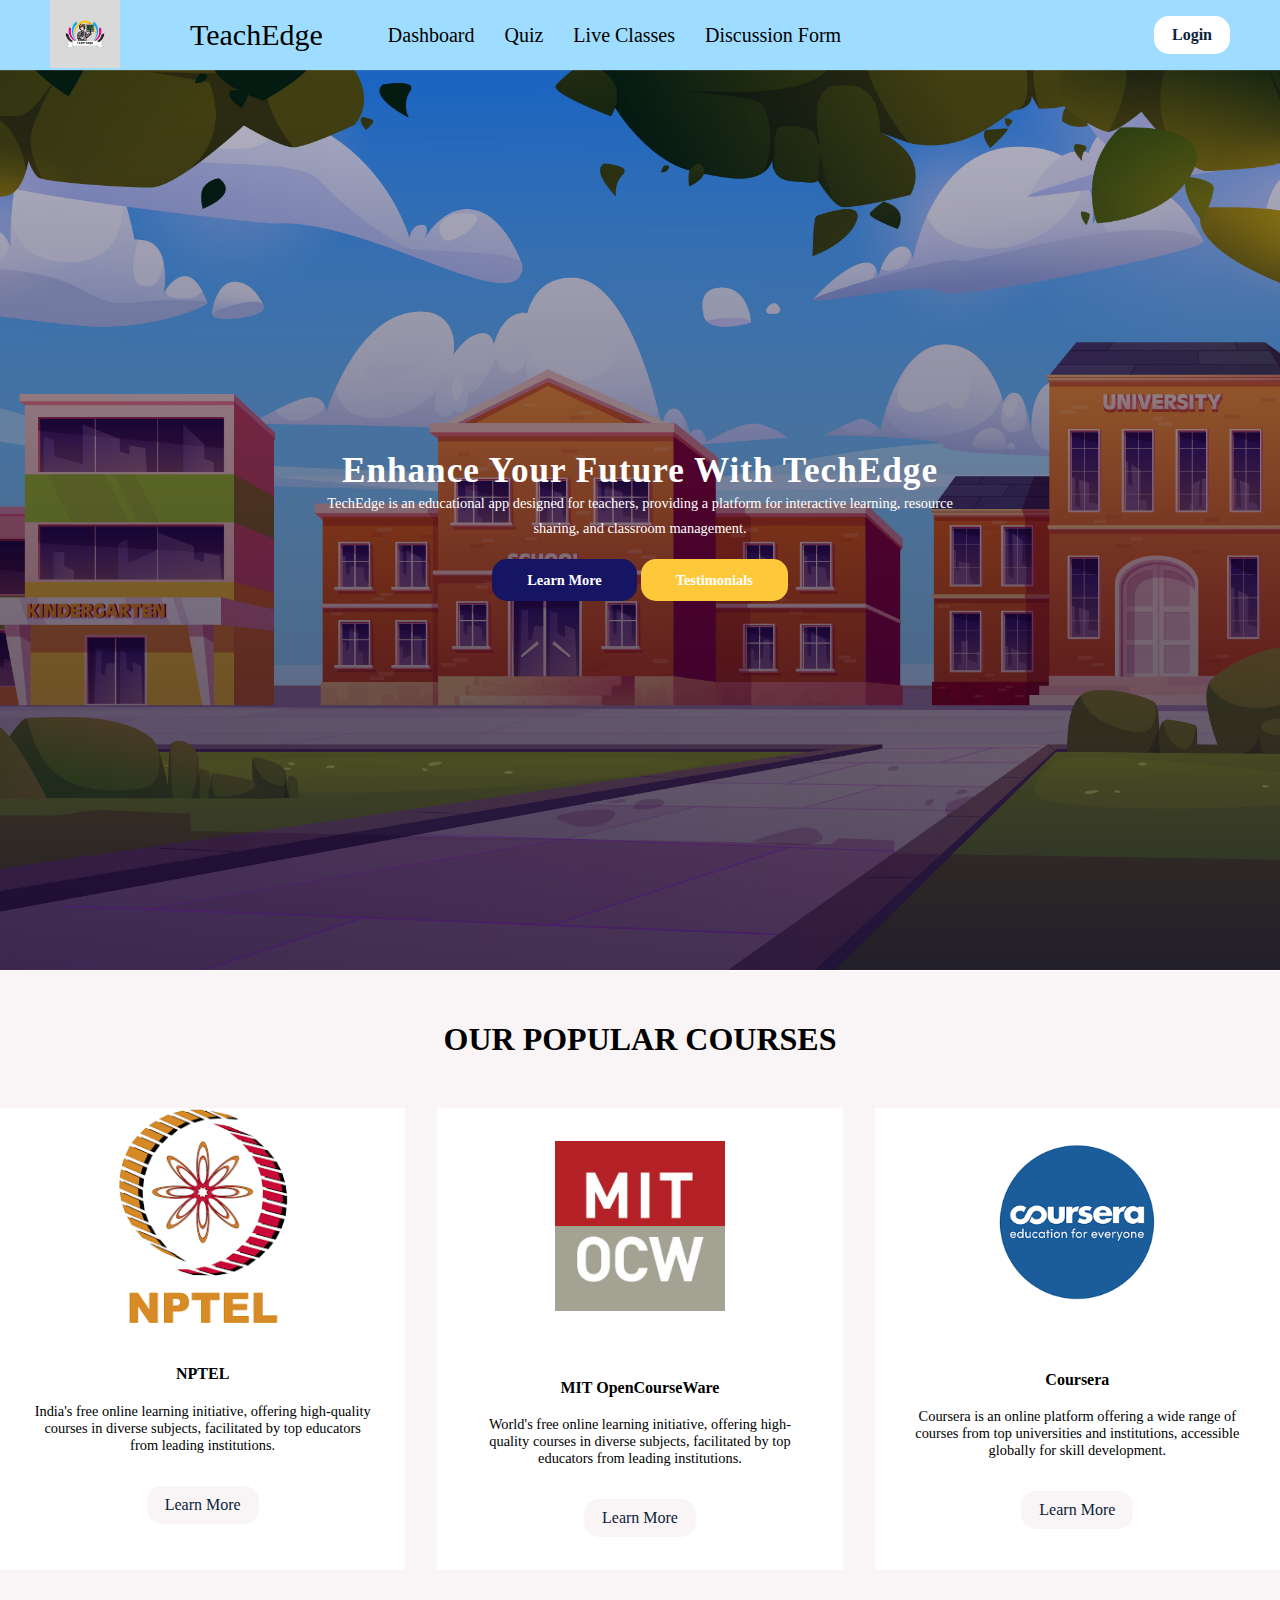
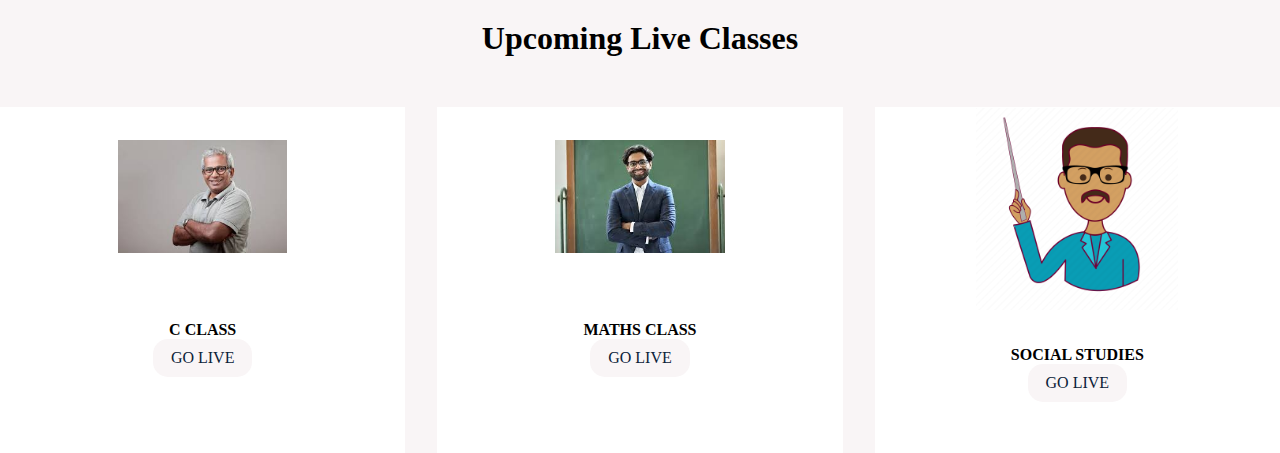
==== main/index.html @ 98e0a35c "add all files" ====
<!DOCTYPE html>
<html lang="en">
<head>
    <meta charset="UTF-8">
    <meta http-equiv="X-UA-Compatible" content="IE=edge">
    <meta name="viewport" content="width=device-width, initial-scale=1.0">
    <title>Responsive Navbar using HTML, CSS and Javascript</title>
    <link rel="stylesheet" href="style.css">
</head>
<body>
    <header>
        <div class="header-left">
            <div class="logo">
                <img src="img/WhatsApp Image 2023-09-26 at 12.54.00 AM.jpeg" alt="">
                
            </div>
            <div class="logo1">
              <a href="" class="Logo">TeachEdge</a>
              
          </div>

            <nav>
                <ul>
                    <li>
                        <a href="#Home" class="active">Dashboard</a>
                    </li>
                    <li>
                        <a href="#quiz">Quiz</a>
                    </li>
                    <li>
                        <a href="#live">Live Classes</a>
                    </li>
                    <li>
                        <a href="#discuss">Discussion Form</a>
                    </li>
                    
                </ul>
                <div class="login-signup">
                    <a href="">Login</a> 
                </div>
            </nav>
        </div>
        <div class="header-right">
            <div class="login-signup">
                <a href="">Login</a> 
            </div>
            <div class="hamburger">
                <div></div>
                <div></div>
                <div></div>
            </div>
        </div>
    </header>
    <!-- header end -->
    <!-- home  -->


    <section id="home" >
      <h2>Enhance Your Future With TechEdge</h2>
      <p>TechEdge is an educational app designed for teachers, providing a platform for interactive learning, resource sharing, and classroom management.</P>
       <div class="btn">
        <a href="#" class="blue">Learn More</a>
        <a href="#" class="yellow">Testimonials</a>
    </section>
    <!-- COURSES -->
    <section id="courses">
      <h2>OUR POPULAR COURSES</h2>
      <div class="container courses_container">
        <article class="course">
          <div class="course_img1">
            
            <img src="img/nptel.png" alt="" class="coursear">
          </div>
            <div class="course_info">
            <h4>NPTEL</h4>
            <p>India's free online learning initiative, offering high-quality courses in diverse subjects, facilitated by top educators from leading institutions.</p>
            <a href="https://nptel.ac.in/" class="btn btn-primary">Learn More</a>
          </div>
        </article>
        <article class="course">
          <div class="course_img">
            
            <img src="img/mit.jpg" alt="">
          </div>
          <div class="course_info">
            <h4>MIT OpenCourseWare</h4>
            <p>World's free online learning initiative, offering high-quality courses in diverse subjects, facilitated by top educators from leading institutions.</p>
            <a href="https://ocw.mit.edu/" class="btn btn-primary">Learn More</a>
          </div>
        </article>
        <article class="course">
          <div class="course_img">
            <img src="img/cs.png" alt="">
          </div>
          <div class="course_info">
            <h4>Coursera</h4>
            <p>Coursera is an online platform offering a wide range of courses from top universities and institutions, accessible globally for skill development.</p>
            <a href="https://www.coursera.org/" class="btn btn-primary">Learn More</a>
          </div>
        </article>

      </div>
    </section>

    <!-- live classes -->
    <section id="live">
      <h2>Upcoming Live Classes</h2>
      <div class="container courses_container">
        <article class="course">
          <div class="course_img">
            
            <img src="img/1.jpeg" alt="">
          </div>
            <div class="course_info">
            <h4>C CLASS</h4>
            <!-- <p>India's free online learning initiative, offering high-quality courses in diverse subjects, facilitated by top educators from leading institutions.</p> -->
            <a href="https://meet.google.com/" class="btn btn-primary2">GO LIVE</a>
          </div>
        </article>
        <article class="course">
          <div class="course_img">
            
            <img src="img/2.jpeg" alt="">
          </div>
          <div class="course_info">
            <h4>MATHS CLASS</h4>
            <!-- <p>World's free online learning initiative, offering high-quality courses in diverse subjects, facilitated by top educators from leading institutions.</p> -->
            <a href="https://meet.google.com/" class="btn btn-primary2">GO LIVE</a>
          </div>
        </article>
        <article class="course">
          <div class="course_img2">
            <img src="img/1800078.png" alt="">
          </div>
          <div class="course_info">
            <h4>SOCIAL STUDIES</h4>
            <!-- <p>Coursera is an online platform offering a wide range of courses from top universities and institutions, accessible globally for skill development.</p> -->
            <a href="https://meet.google.com/" class="btn btn-primary2">GO LIVE</a>
          </div>
        </article>

      </div>
    </section>


  <script src="app.js"></script>
</body>
</html>
---- main/style.css ----
* {
    padding: 0;
    margin: 0;
    box-sizing: border-box;
    text-decoration: none;
    list-style: none;
    font-family: "ubuntu";
  }
  .Logo
  {
    color: black;
    font-size: 30px;
  }
  
    
  
  img {
    width: 50%;
  }
  header {
    height: 70px;
    display: flex;
    align-items: center;
    justify-content: space-between;
    padding: 0 50px;
    background: #9EDDFF;
  }
  header .header-left {
    display: flex;
    align-items: center;
  }
  header .header-left .logo {
    width: 140px;
  }
  header .header-left nav {
    margin-left: 50px;
  }
  header .header-left nav ul {
    display: flex;
  }
  nav ul li a {
    display: block;
    color: black;
    font-size: 20px;
    padding: 5px 15px;
    transition: 0.2s;
  }
  nav ul li a:hover,
  nav ul li a.active {
    color:black;
  }
  nav .login-signup {
    display: none;
  }
  header .header-right {
    display: flex;
    align-items: center;
  }
  header .login-signup {
    color: #cfd9e0;
    font-weight: bold;
  }
  header .login-signup a {
    display: inline-block;
    color: #0b2239;
    background: #fff;
    padding: 10px 18px;
    border-radius: 15px;
  }
  header .header-right .hamburger {
    margin-left: 20px;
    cursor: pointer;
    display: none;
  }
  header .header-right .hamburger div {
    width: 30px;
    height: 2px;
    margin: 6px 0;
    background: #fff;
  }
  @media only screen and (max-width: 1000px) {
    header {
        padding: 0 20px;
    }
    header .header-right .hamburger {
        display: block;
    }
    header .header-left nav {
        margin: 0;
        position: absolute;
        top: -100%;
        left: 0;
        width: 100%;
        height: fit-content;
        background-color: #9EDDFF;
        padding: 30px;
        transition: 0.3s;
        text-align: center;
        z-index: -1;
    }
    header .header-left nav.active {
        top: 70px;
    }
    header .header-left nav ul {
        display: block;
    }
  }
  @media only screen and (max-width: 500px) {
    nav .login-signup {
        display: block;
        margin-top: 20px;
    }
    header .header-right .login-signup {
        display: none;
    }
  }
  /* header samapt */
  #home{
    background-image: linear-gradient(rgba(9,5,54,0.3),rgba(5,4,46,0.7)),url("img/2304.w064.n002.65B.p1.65.jpg");
    width: 100%;
    height: 100vh;
    background-size: cover;
    background-position: center;
    display: flex;
    flex-direction: column;
    justify-content: center;
    text-align: center;
    align-items: center;
  
  
  }
  #home h2{
    color: #fff;
    font-size: 2.2rem;
    letter-spacing: 1px;
  }
  #home p{
    width: 50%;
    color: #fff;
    font-size: 0.9rem;
    /* letter-spacing: 1px; */
    line-height: 25px;
  
  }
  #home .btn{
    margin-top: 30px;
  
  }
  #home a{
    text-decoration: none;
    font-size: .9rem;
    padding: 13px 35px;
    background-color: #fff;
    font-weight: 600;
    border-radius: 15px;
  
  }
  #home a.blue{
    color: #fff;
    background: rgb(21,21,100);
    transition: 0.3s ease;
  
  
  }
  #home a.blue:hover{
    color:rgb(21,21,100);
    background: #fff
    
  
  }
  #home a.yellow{
    color: #fff;
    background: #FdC93B;
    transition: 0.3s ease;
  
  
  }
  #home a.yellow:hover{
    color:#FdC93B;
    background: #fff
    
  
  }
  
  /* course */
  #courses{
    margin-top: 1px;
    background-color: #F9F5F6;
  
   
  
  
  } 
  .courses_container{
    display: grid;
    grid-template-columns: repeat(3,1fr);
    gap:2rem;
  
  }
  .course{
    background-color: #fff;
    text-align: center;
    border: 1px solid transparent;
    transition: .2s;
  }
  .course_info{
    padding: 2rem;
  
  
  }
  .course_info p{
    margin: 1.2rem 0 2rem;
    font-size: 0.9rem;
  
  }
  .course:hover{
    background: #EADBC8;
    border-color: black;
  }
  #courses h2{
    text-align: center;
    font-size: 2rem;
    padding: 50px;
    margin: auto;
  }
  .course_img{
    padding: 32px;
  }
  .coursear{
    height:60%;
    margin-bottom: -8px;
  
  }
  
  /* live classes shedule */
  #live{
    margin-bottom: 0rem;
    background-color: #F9F5F6;
  
  }
  #live h2{
    text-align: center;
    font-size: 2rem;
    padding: 50px;
    margin: auto;
  
  }
  .btn-primary
  {
    display: inline-block;
    color: #0b2239;
    background: #F9F5F6 ;
    padding: 10px 18px;
    border-radius: 15px;
  
  
  }
  .course_img2{
    height:60%;
  }
  .btn-primary2{
    display: inline-block;
    color: #0b2239;
    background: #F9F5F6 ;
    padding: 10px 18px;
    border-radius: 15px;
    margin-bottom: 18px;
  
  
  }
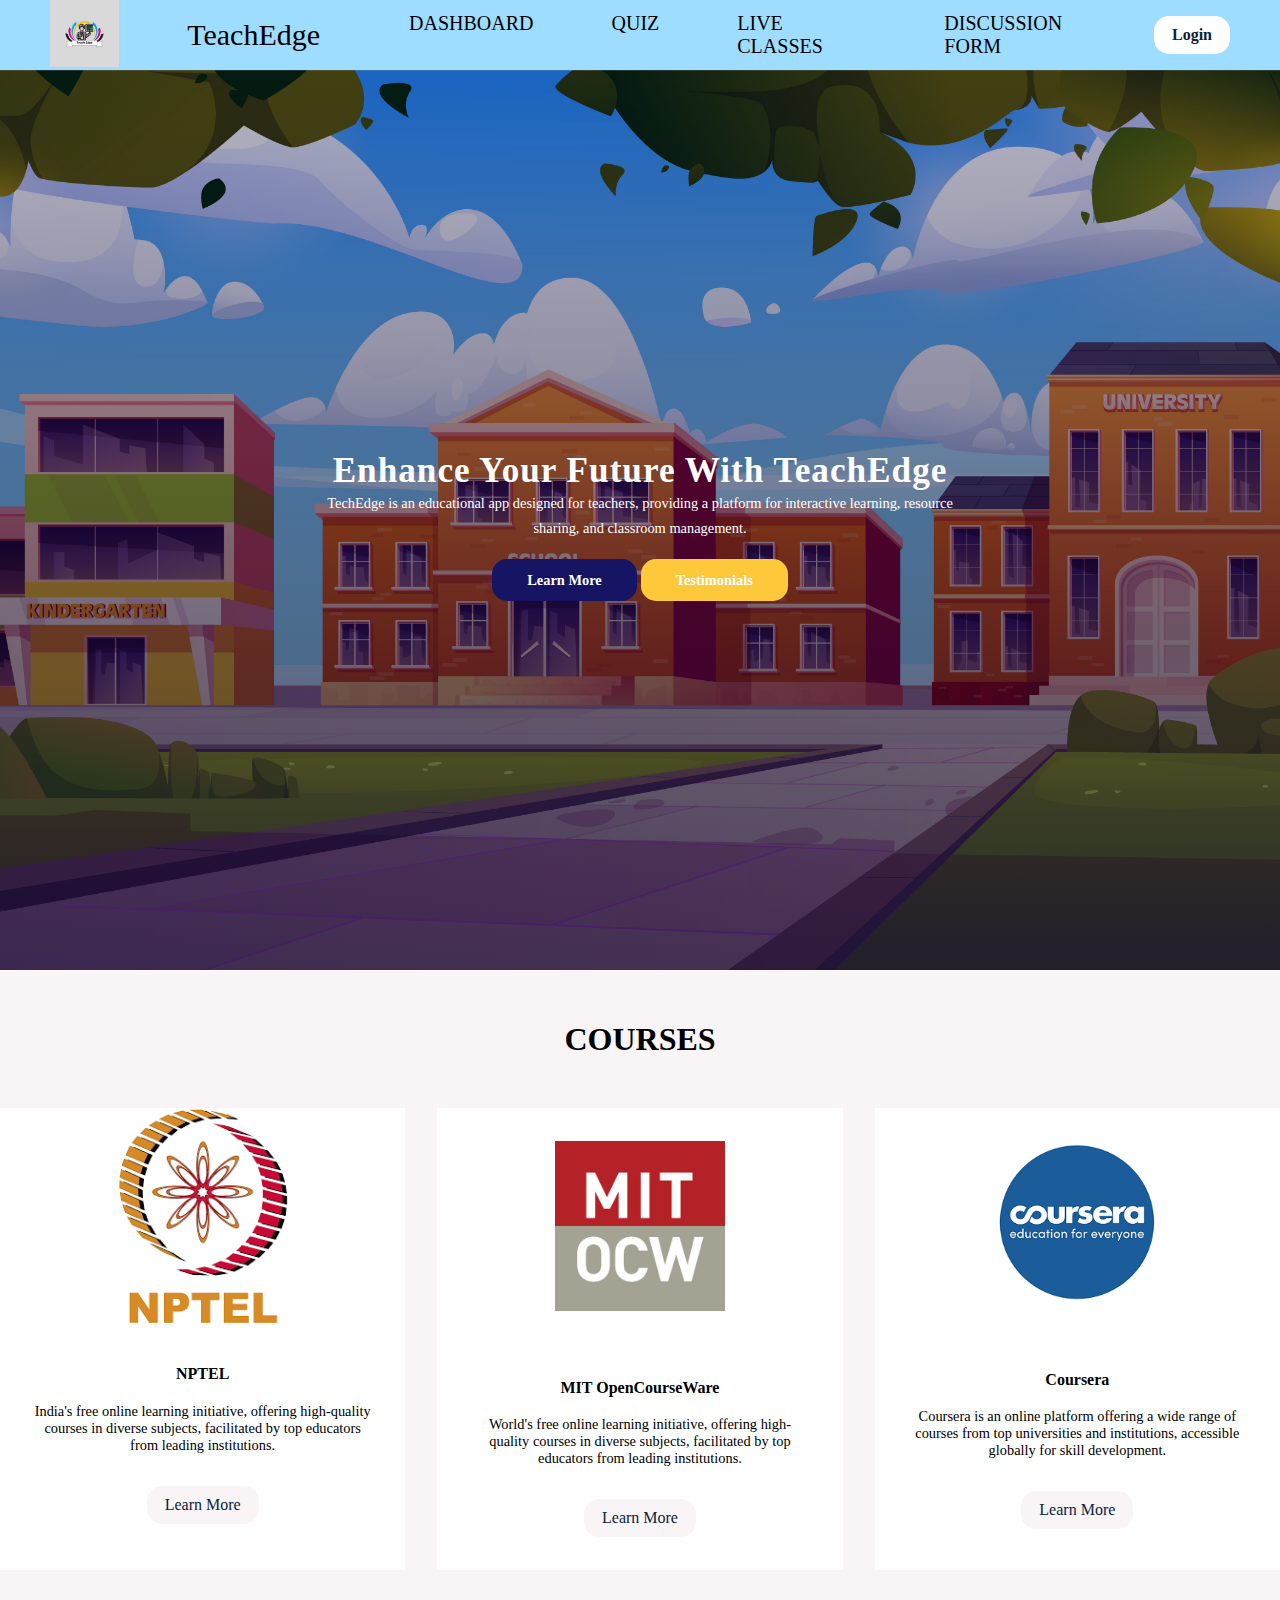
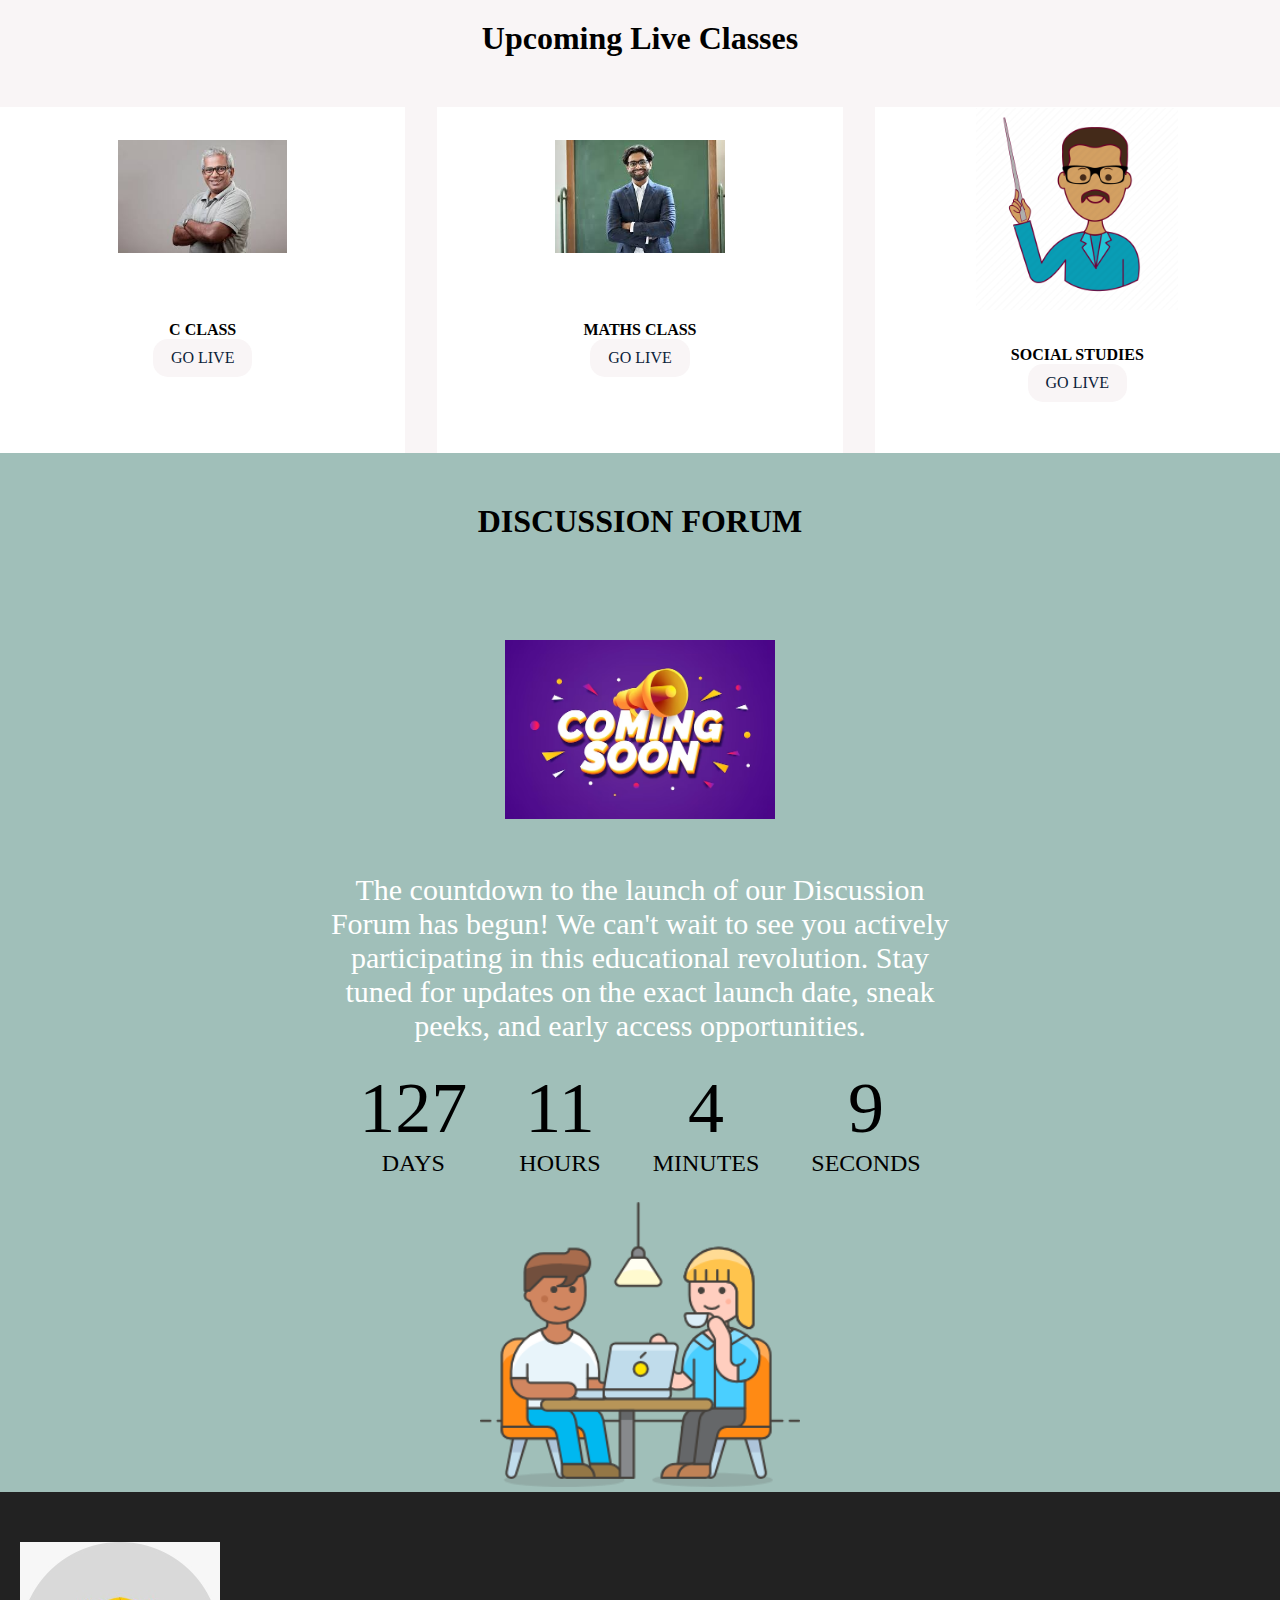
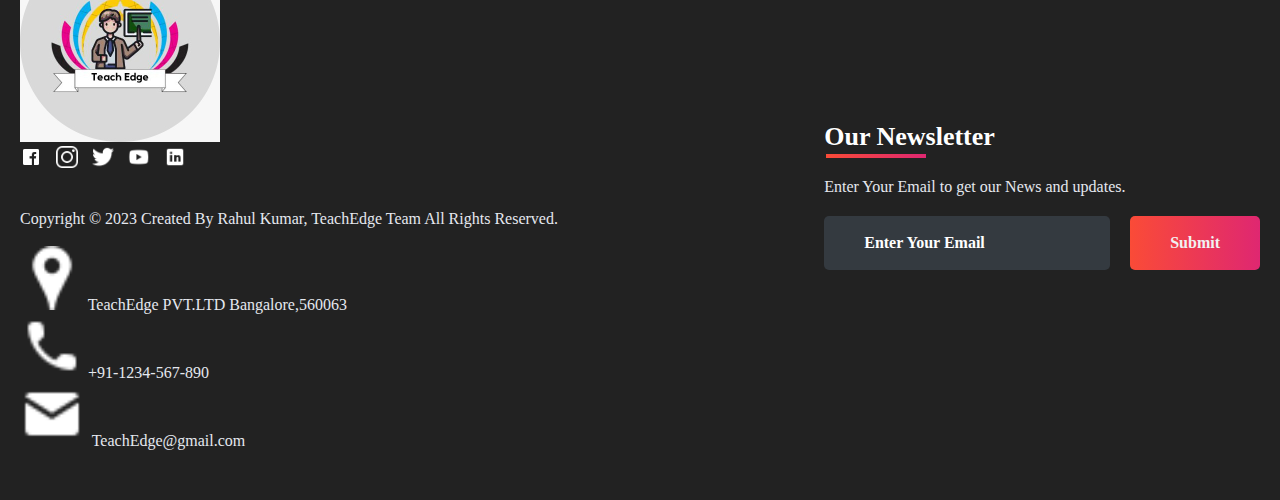
==== commit 099fbedd: "modified code" ====
--- a/main/index.html
+++ b/main/index.html
@@ -6,6 +6,7 @@
     <meta name="viewport" content="width=device-width, initial-scale=1.0">
     <title>Responsive Navbar using HTML, CSS and Javascript</title>
     <link rel="stylesheet" href="style.css">
+    <link rel="stylesheet" href="countdown.css">
 </head>
 <body>
     <header>
@@ -56,7 +57,7 @@
 
 
     <section id="home" >
-      <h2>Enhance Your Future With TechEdge</h2>
+      <h2>Enhance Your Future With TeachEdge</h2>
       <p>TechEdge is an educational app designed for teachers, providing a platform for interactive learning, resource sharing, and classroom management.</P>
        <div class="btn">
         <a href="#" class="blue">Learn More</a>
@@ -64,7 +65,7 @@
     </section>
     <!-- COURSES -->
     <section id="courses">
-      <h2>OUR POPULAR COURSES</h2>
+      <h2>COURSES</h2>
       <div class="container courses_container">
         <article class="course">
           <div class="course_img1">
@@ -142,7 +143,66 @@
       </div>
     </section>
 
+    <section id="discuss">
+      <h2>Discussion Forum</h2>
+      <center>
+        <div class="discussion">
+        <div class="count">
+        <img src="img/realistic-coming-soon-background_52683-59078.avif" alt="">
+      </div>
+      <p>The countdown to the launch of our Discussion Forum has begun! We can't wait to see you actively participating in this educational revolution. 
+        Stay tuned for updates on the exact launch date, sneak peeks, and early access opportunities.</p>
+     
+      <div id="countdown">
+        <ul>
+          <li><span id="days"></span>days</li>
+          <li><span id="hours"></span>Hours</li>
+          <li><span id="minutes"></span>Minutes</li>
+          <li><span id="seconds"></span>Seconds</li>
+        </ul>
+      </div>
+      <!-- <a href="#">Notify Me!</a> -->
+      <div class="img">
+        <img src="img/qv3a2o16.png" alt="">
+      </div>
+
+    </div>
+  </center>
+
+      
+
+    </section>
+<!-- FOOTER -->
+<footer>
+  <div class="footer-container">
+    <div class="left-col">
+      <img src="img/WhatsApp Image 2023-09-26 at 1.58.05 AM.jpeg" style="width: 200px;">
+      <div class="logo"></div>
+      <div class="social-media">
+        <a href="#"><img src="img/fb.png"></a>
+        <a href="#"><img src="img/insta.png"></a>
+        <a href="#"><img src="img/tt.png"></a>
+        <a href="#"><img src="img/ytube.png"></a>
+        <a href="#"><img src="img/linkedin.png"></a>
+      </div><br><br>
+      <p class="rights-text">Copyright © 2023 Created By Rahul Kumar, TeachEdge Team All Rights Reserved.</p>
+      <br><p><img src="img/location.png" style="width:64px;height:64px;"> TeachEdge PVT.LTD Bangalore,560063</p>
+      <p><img src="img/phone.png"   style="width:64px;height:64px;""> +91-1234-567-890<br><img src="img/mail.png"  style="width:64px;height:64px;">&nbsp; TeachEdge@gmail.com</p>
+    </div>
+    <div class="right-col">
+      <h1 style="color: #fff">Our Newsletter</h1>
+      <div class="border"></div><br>
+      <p>Enter Your Email to get our News and updates.</p>
+      <form class="newsletter-form">
+        <input class="txtb" type="email" placeholder="Enter Your Email">
+        <input class="btn" type="submit" value="Submit">
+      </form>
+    </div>
+  </div>
+</footer>
+
 
   <script src="app.js"></script>
+  <script src="countdown.js"></script>
 </body>
 </html>--- a/main/style.css
+++ b/main/style.css
@@ -267,4 +267,80 @@
     margin-bottom: 18px;
   
   
-  }+  }
+  /* FOOTER */
+  footer {
+    color: #E5E8EF;
+    background: #000D;
+    padding: 50px 0; 
+  }
+  footer .footer-container {
+    max-width: 1300px;
+    margin: auto;
+    padding: 0 20px;
+    display: flex;
+    justify-content: space-between;
+    align-items: center;
+    flex-wrap: wrap-reverse;
+  }
+  footer .social-media img{
+    width: 22px;
+  }
+  footer .logo {
+    width: 180px;
+    color: #fff;
+  }
+  footer .social-media a{
+    margin-right: 10px;
+    font-size: 22px;
+    text-decoration: none;
+  }
+  footer .right-col h1{
+    font-size: 26px;
+  }
+  footer .border{
+    width: 100px;
+    height: 4px;
+    background: linear-gradient(to right, #FA4B37, #DF2771);
+    margin: 2px;
+  }
+  footer .newsletter-form {
+    display: flex;
+    justify-content: center;
+    align-items: center;
+    flex-wrap: wrap;
+  }
+  footer input::placeholder {
+    color: white !important;
+  }
+  footer .txtb {
+    flex: 1;
+    padding: 18px 40px;
+    font-size: 16px;
+    background: #343A40;
+    border: none;
+    font-weight: 700;
+    outline: none;
+    border-radius: 5px;
+    min-width: 260px;
+    margin-top: 20px;
+    color: white;
+  }
+  footer .btn {
+    margin-top: 20px;
+    padding: 18px 40px;
+    font-size: 16px;
+    color: #f1f1f1;
+    background: linear-gradient(to right, #FA4B37, #DF2771);
+    border: none;
+    font-weight: 700;
+    outline: none;
+    border-radius: 5px;
+    margin-left: 20px;
+    cursor: pointer;
+    transition: opacity .3s linear;	
+  }
+  footer .btn:hover {
+    opacity: .7;
+  }
+  --- a/main/countdown.css
+++ b/main/countdown.css
@@ -0,0 +1,92 @@
+/* general styling */
+#discuss
+{
+    background: #a0bfb9;
+}
+
+  
+  .countdown {
+    color: #333;
+    margin: 0 auto;
+    text-align: center;
+  }
+  
+ 
+  
+  li {
+    display: inline-block;
+    font-size: 1.5em;
+    list-style-type: none;
+    padding: 1em;
+    text-transform: uppercase;
+  }
+  
+    li span {
+    display: block;
+    font-size: 4.5rem;
+  }
+  
+  
+  @media all and (max-width: 768px) {
+    h1 {
+      font-size: calc(1.5rem * var(--smaller));
+    }
+    
+    li {
+      font-size: calc(1.125rem * var(--smaller));
+    }
+    
+    li span {
+      font-size: calc(3.375rem * var(--smaller));
+    }
+  }
+  
+  #discuss h2{
+    text-align: center;
+    font-size: 2rem;
+    padding: 50px;
+    margin: auto;
+    text-transform:uppercase
+  }
+  .count{
+    text-align: center;
+    padding: 50px;
+    margin: auto;
+  }
+ section #discuss {
+  
+    position: relative;
+    display: block;
+    justify-content: space-between;
+    align-items: center;
+    min-height: 100%;
+    padding: 0 100px;
+  }
+
+  section .discussion
+  {
+    position:relative;
+    max-width: 50%;
+    z-index: 10000;
+
+  }
+  section .discussion h4
+  {
+    font-size: 60px;
+    position:relative;
+
+    align-items: center;
+  }
+  section .discussion p{
+    font-size: 30px;
+    color: #fff;
+
+  }
+  section .discussion .countdown
+  {
+    display: flex;
+    margin: 20px 0;
+  }
+  
+  
+  